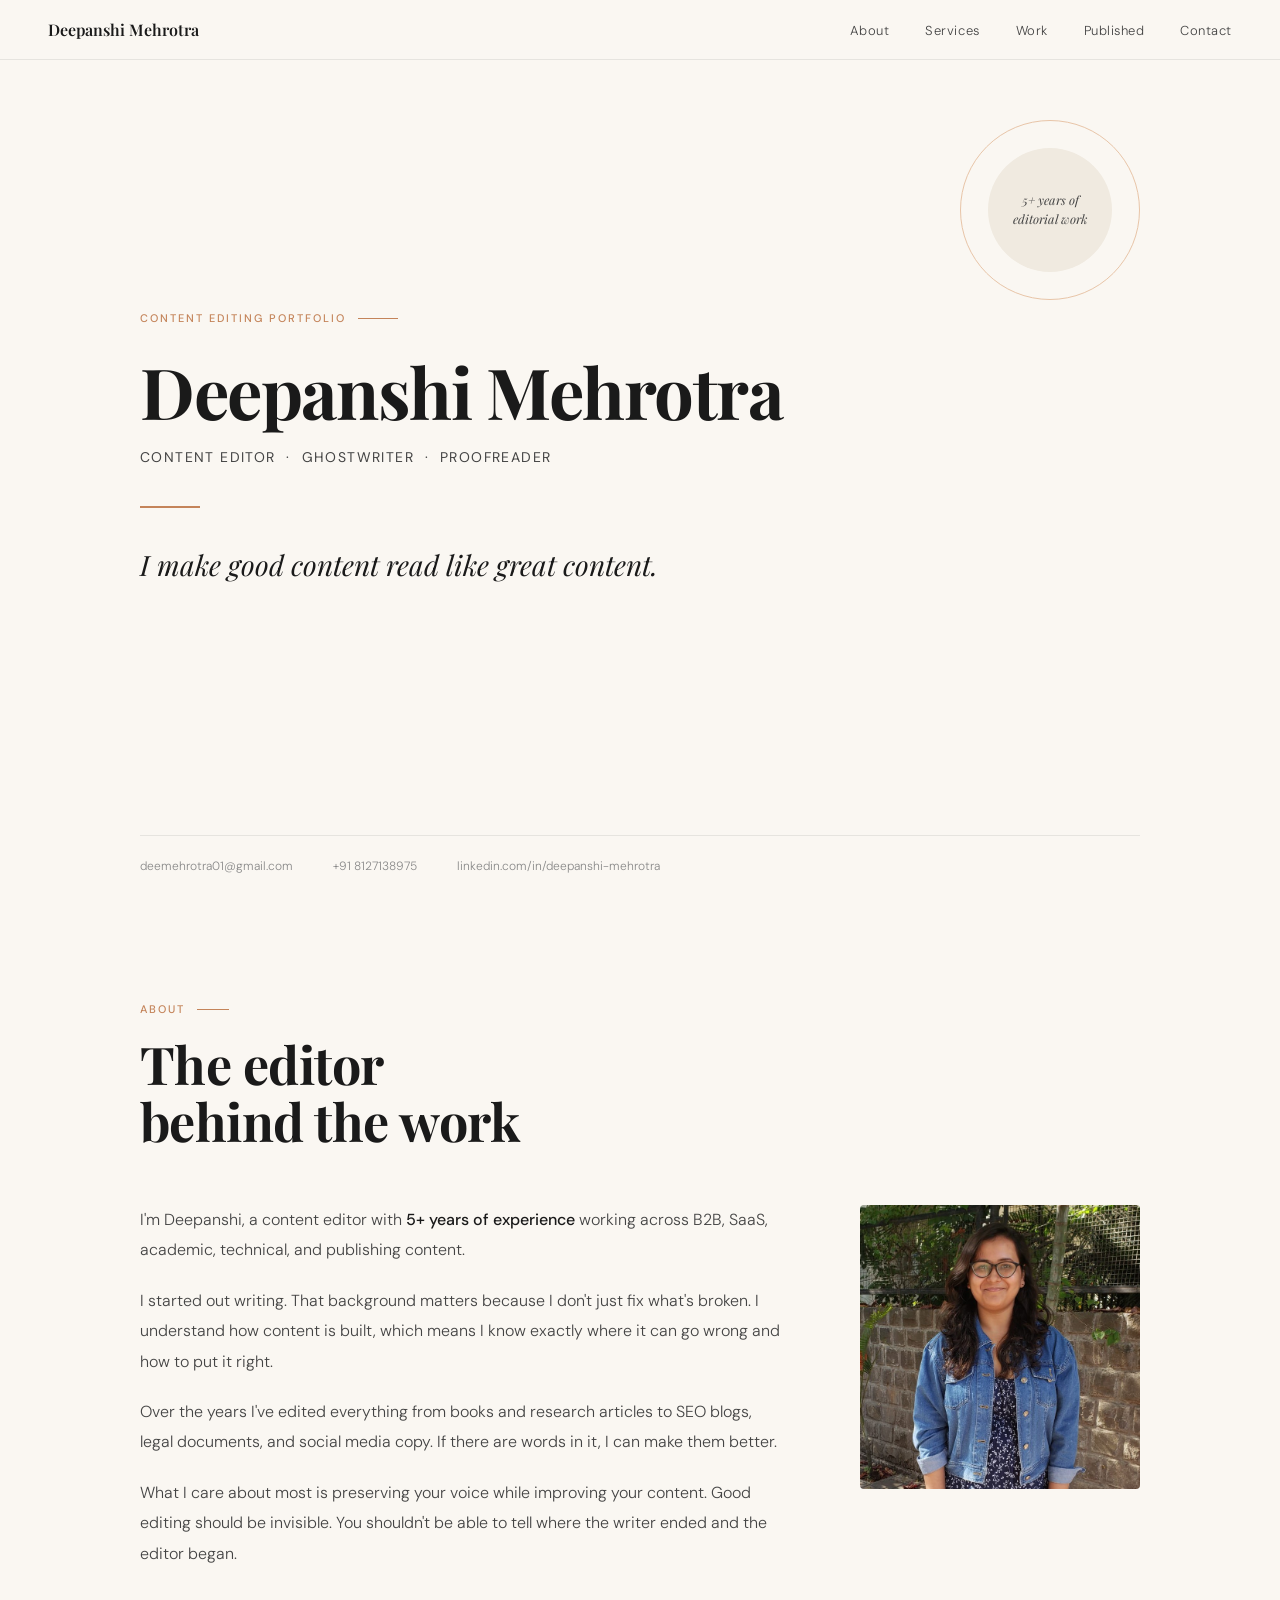
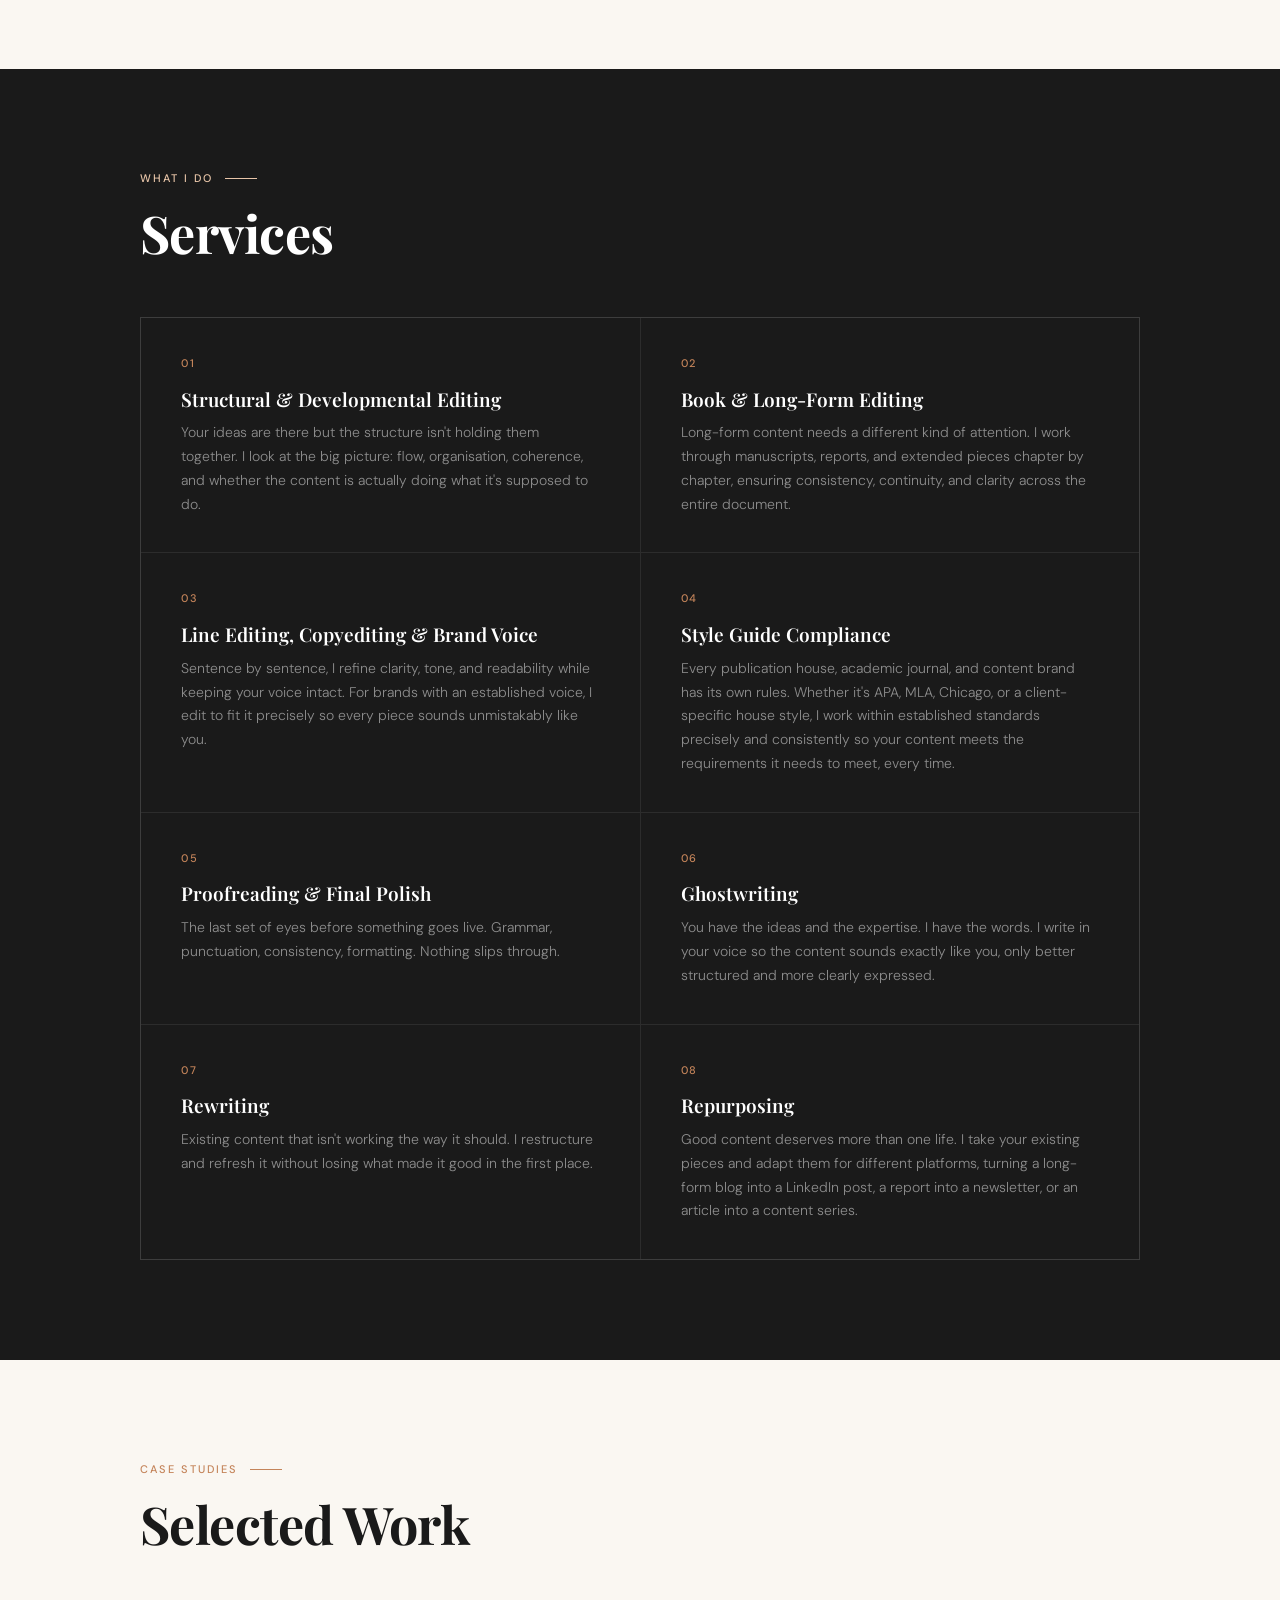
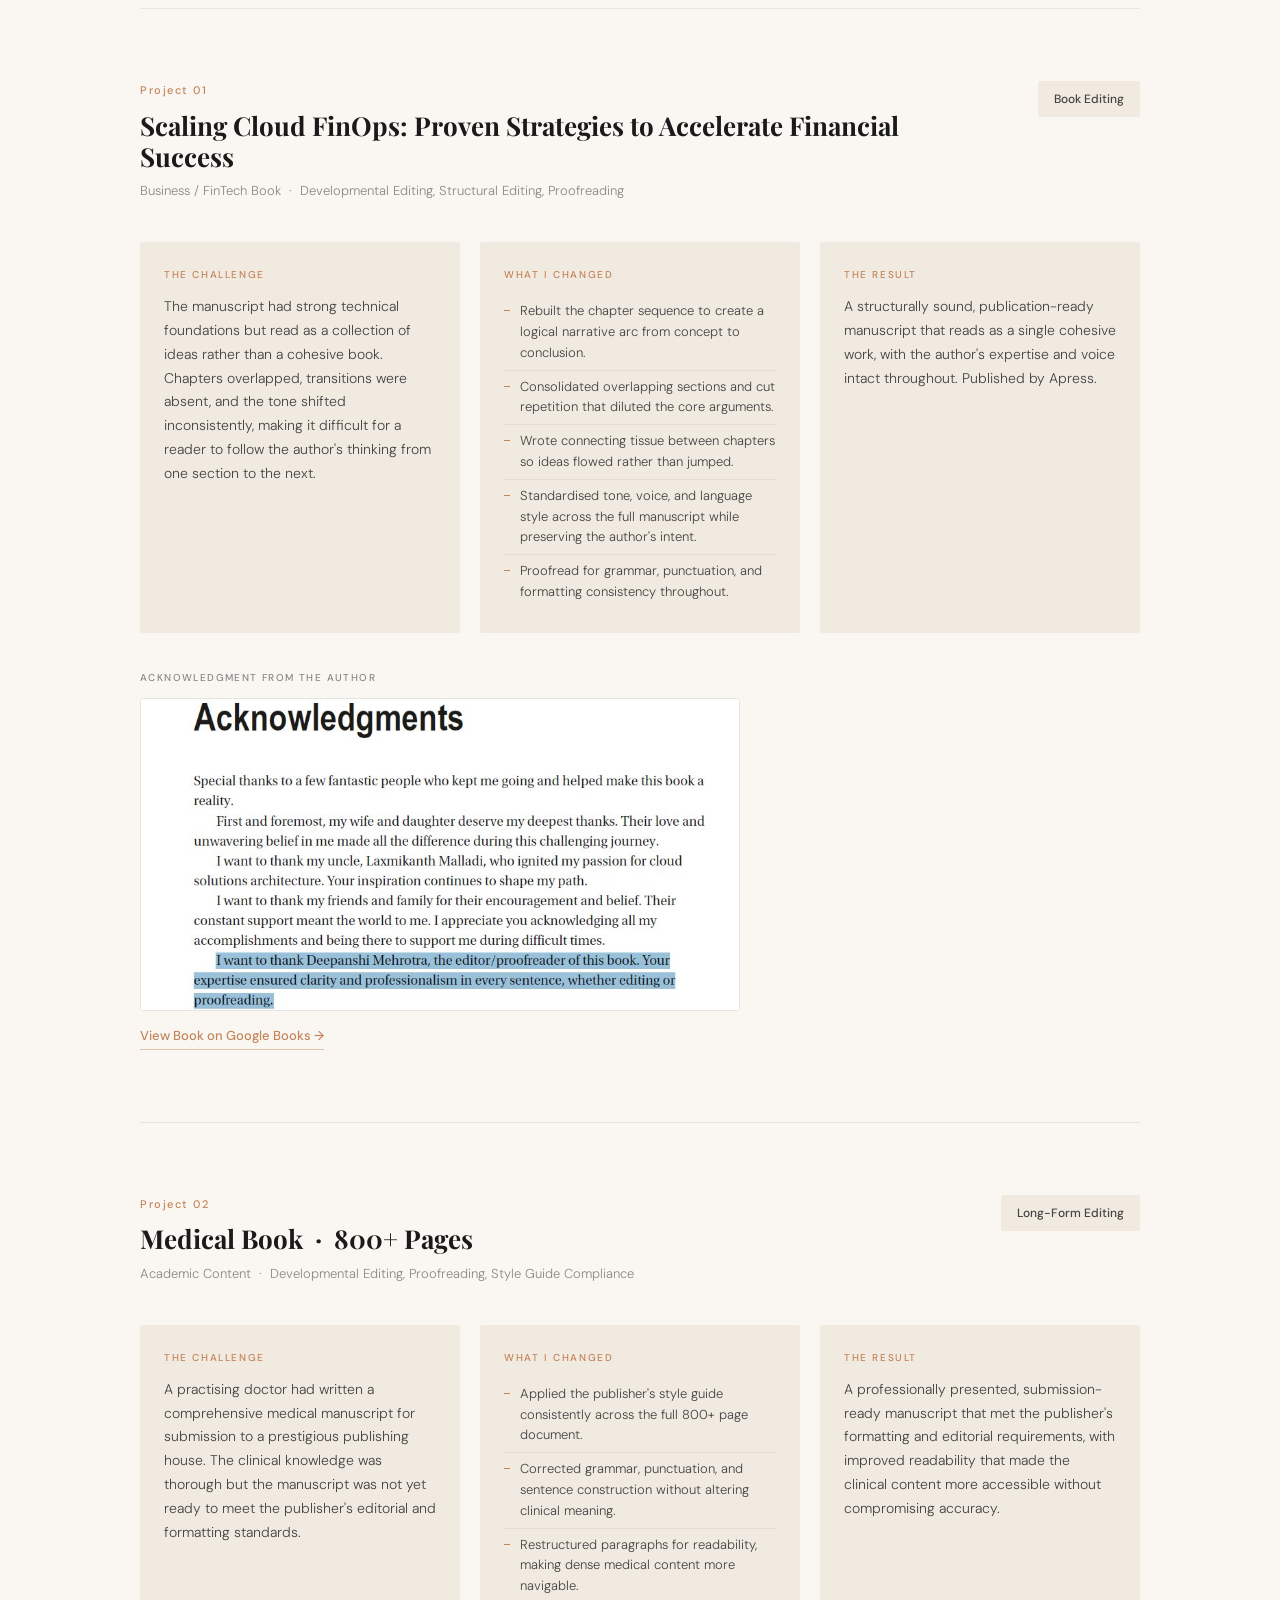
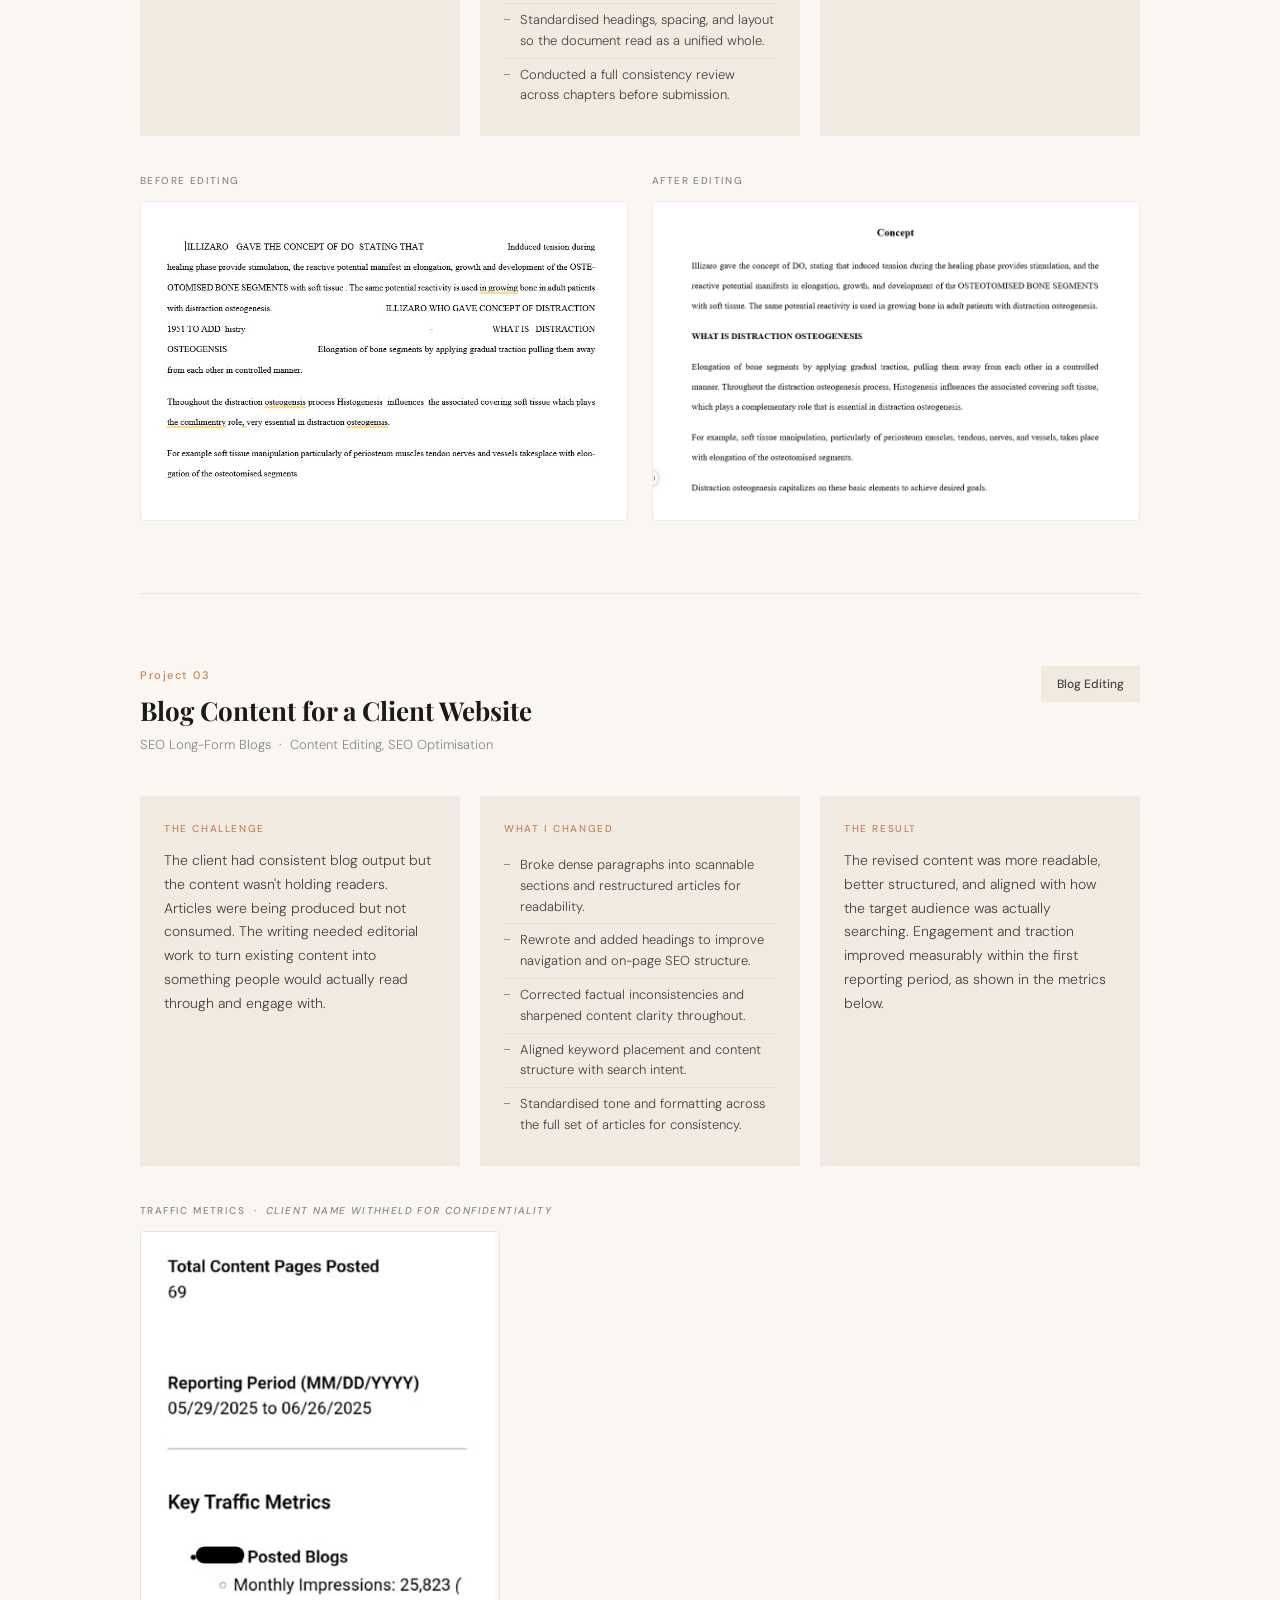
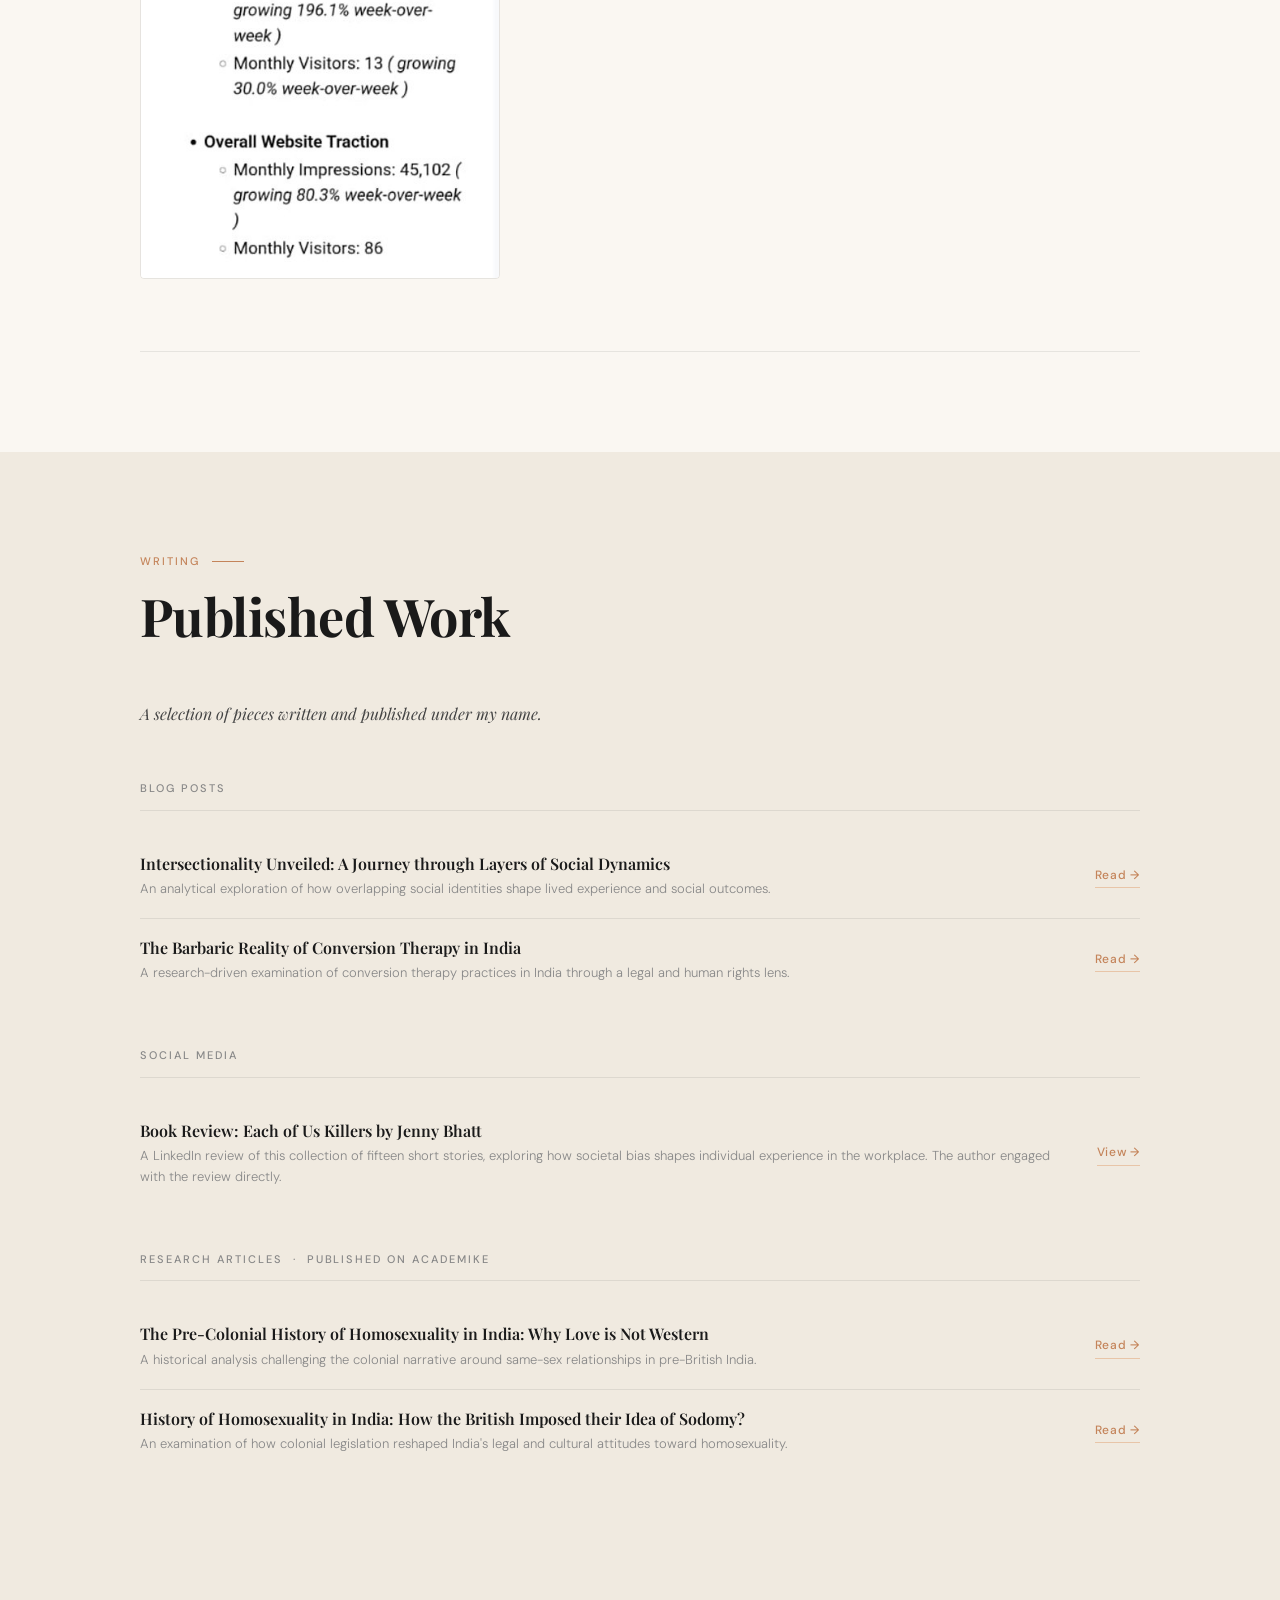
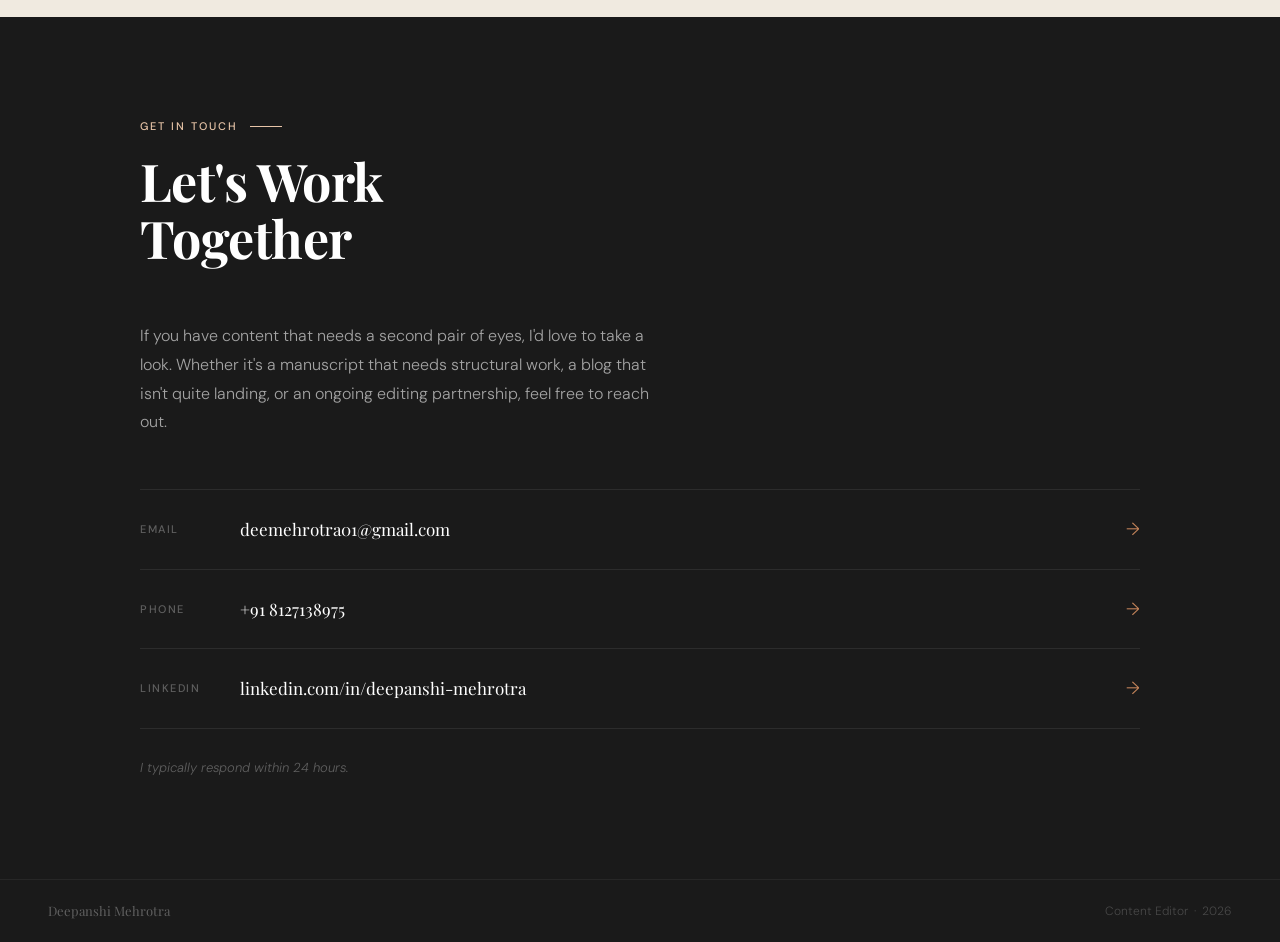
==== index.html @ 23920e8e "Add files via upload" ====
<!DOCTYPE html>
<html lang="en">
<head>
<meta charset="UTF-8">
<meta name="viewport" content="width=device-width, initial-scale=1.0">
<title>Deepanshi Mehrotra — Content Editing Portfolio</title>
<link href="https://fonts.googleapis.com/css2?family=Playfair+Display:ital,wght@0,400;0,600;0,700;1,400;1,600&family=DM+Sans:wght@300;400;500&display=swap" rel="stylesheet">
<style>
  *, *::before, *::after { box-sizing: border-box; margin: 0; padding: 0; }
  :root {
    --cream: #FAF7F2;
    --cream-dark: #F0EAE0;
    --terracotta: #C4845A;
    --terracotta-light: #E8C5A8;
    --ink: #1A1A1A;
    --ink-mid: #444;
    --ink-light: #888;
    --white: #FFFFFF;
    --serif: 'Playfair Display', Georgia, serif;
    --sans: 'DM Sans', system-ui, sans-serif;
    --border: rgba(0,0,0,0.08);
  }
  html { scroll-behavior: smooth; }
  body { background: var(--cream); color: var(--ink); font-family: var(--sans); font-weight: 300; line-height: 1.7; overflow-x: hidden; }

  /* NAV */
  nav { position: fixed; top: 0; left: 0; right: 0; z-index: 100; background: rgba(250,247,242,0.95); backdrop-filter: blur(8px); border-bottom: 1px solid var(--border); padding: 0 48px; height: 60px; display: flex; align-items: center; justify-content: space-between; }
  .nav-name { font-family: var(--serif); font-size: 16px; font-weight: 600; color: var(--ink); text-decoration: none; }
  .nav-links { display: flex; gap: 36px; list-style: none; }
  .nav-links a { font-size: 13px; color: var(--ink-mid); text-decoration: none; letter-spacing: 0.04em; transition: color 0.2s; }
  .nav-links a:hover { color: var(--terracotta); }

  /* HERO */
  .hero { min-height: 100vh; display: flex; flex-direction: column; justify-content: space-between; padding: 120px 48px 0; position: relative; overflow: hidden; }
  .hero-content { flex: 1; display: flex; align-items: center; max-width: 1000px; margin: 0 auto; width: 100%; position: relative; padding-bottom: 60px; }
  .hero-left { flex: 1; padding-right: 240px; }
  .hero-circle { position: absolute; right: 0; top: 0; width: 180px; height: 180px; border-radius: 50%; border: 1px solid var(--terracotta-light); display: flex; align-items: center; justify-content: center; }
  .hero-circle-inner { width: 124px; height: 124px; border-radius: 50%; background: var(--cream-dark); display: flex; align-items: center; justify-content: center; text-align: center; padding: 14px; }
  .hero-circle-text { font-family: var(--serif); font-style: italic; font-size: 12.5px; color: var(--ink-mid); line-height: 1.5; }
  .hero-tag { font-size: 11px; letter-spacing: 0.18em; text-transform: uppercase; color: var(--terracotta); font-weight: 500; margin-bottom: 28px; display: flex; align-items: center; gap: 12px; }
  .hero-tag::after { content: ''; width: 40px; height: 1px; background: var(--terracotta); }
  .hero-name { font-family: var(--serif); font-size: clamp(40px, 5.5vw, 72px); font-weight: 700; line-height: 1.0; color: var(--ink); margin-bottom: 20px; letter-spacing: -0.02em; white-space: nowrap; }
  .hero-roles { font-family: var(--sans); font-size: 14px; font-weight: 400; color: var(--ink-mid); margin-bottom: 36px; letter-spacing: 0.1em; text-transform: uppercase; }
  .hero-divider { width: 60px; height: 2px; background: var(--terracotta); margin-bottom: 36px; }
  .hero-tagline { font-family: var(--serif); font-style: italic; font-size: clamp(20px, 2.4vw, 28px); color: var(--ink); max-width: 520px; line-height: 1.5; font-weight: 400; }
  .hero-footer { border-top: 1px solid var(--border); padding: 20px 0 24px; display: flex; gap: 40px; max-width: 1000px; margin: 0 auto; width: 100%; }
  .hero-contact-item { font-size: 12px; color: var(--ink-light); }
  .hero-contact-item a { color: var(--ink-light); text-decoration: none; transition: color 0.2s; }
  .hero-contact-item a:hover { color: var(--terracotta); }

  /* SECTIONS */
  section:not(.hero) { padding: 100px 48px; }
  .section-inner { max-width: 1000px; margin: 0 auto; }
  .section-tag { font-size: 11px; letter-spacing: 0.18em; text-transform: uppercase; color: var(--terracotta); font-weight: 500; margin-bottom: 16px; display: flex; align-items: center; gap: 12px; }
  .section-tag::after { content: ''; width: 32px; height: 1px; background: var(--terracotta); }
  .section-title { font-family: var(--serif); font-size: clamp(32px, 5vw, 52px); font-weight: 700; line-height: 1.1; color: var(--ink); margin-bottom: 56px; letter-spacing: -0.01em; }

  /* ABOUT */
  .about-grid { display: grid; grid-template-columns: 1fr 280px; gap: 72px; align-items: start; }
  .about-text p { font-size: 16px; color: var(--ink-mid); line-height: 1.9; margin-bottom: 20px; }
  .about-text p:last-child { margin-bottom: 0; }
  .about-text strong { color: var(--ink); font-weight: 500; }
  .about-photo { width: 100%; border-radius: 4px; object-fit: cover; object-position: top center; }

  /* SERVICES */
  .services-section { background: var(--ink); }
  .services-section .section-tag { color: var(--terracotta-light); }
  .services-section .section-tag::after { background: var(--terracotta-light); }
  .services-section .section-title { color: var(--white); }
  .services-grid { display: grid; grid-template-columns: repeat(2, 1fr); gap: 1px; background: rgba(255,255,255,0.08); border: 1px solid rgba(255,255,255,0.08); }
  .service-item { padding: 36px 40px; background: var(--ink); transition: background 0.3s; }
  .service-item:hover { background: #252525; }
  .service-num { font-size: 11px; letter-spacing: 0.14em; color: var(--terracotta); font-weight: 500; margin-bottom: 14px; }
  .service-name { font-family: var(--serif); font-size: 19px; font-weight: 600; color: var(--white); margin-bottom: 10px; line-height: 1.3; }
  .service-desc { font-size: 14px; color: rgba(255,255,255,0.5); line-height: 1.7; }

  /* WORK */
  .project { border-top: 1px solid var(--border); padding: 72px 0; }
  .project:last-child { border-bottom: 1px solid var(--border); }
  .project-header { display: grid; grid-template-columns: 1fr auto; gap: 40px; align-items: start; margin-bottom: 40px; }
  .project-num { font-size: 11px; letter-spacing: 0.14em; color: var(--terracotta); font-weight: 500; margin-bottom: 10px; }
  .project-title { font-family: var(--serif); font-size: clamp(18px, 2.2vw, 26px); font-weight: 700; color: var(--ink); margin-bottom: 8px; line-height: 1.2; }
  .project-meta { font-size: 13px; color: var(--ink-light); }
  .project-tag { background: var(--cream-dark); padding: 8px 16px; font-size: 12px; font-weight: 500; color: var(--ink-mid); border-radius: 2px; white-space: nowrap; }
  .case-grid { display: grid; grid-template-columns: repeat(3, 1fr); gap: 20px; margin-bottom: 36px; }
  .case-block { padding: 24px; background: var(--cream-dark); border-radius: 2px; }
  .case-label { font-size: 10px; letter-spacing: 0.16em; text-transform: uppercase; color: var(--terracotta); font-weight: 500; margin-bottom: 12px; }
  .case-content { font-size: 14px; color: var(--ink-mid); line-height: 1.7; }
  .case-list { list-style: none; padding: 0; }
  .case-list li { font-size: 13px; color: var(--ink-mid); line-height: 1.6; padding: 6px 0 6px 16px; position: relative; border-bottom: 1px solid rgba(0,0,0,0.05); }
  .case-list li:last-child { border-bottom: none; }
  .case-list li::before { content: ''; position: absolute; left: 0; top: 15px; width: 6px; height: 1px; background: var(--terracotta); }
  .evidence-row { display: grid; gap: 24px; }
  .evidence-row.two-col { grid-template-columns: 1fr 1fr; }
  .evidence-row.one-col { grid-template-columns: 1fr; }
  .evidence-label { font-size: 10px; letter-spacing: 0.14em; text-transform: uppercase; color: var(--ink-light); font-weight: 500; margin-bottom: 12px; }
  .evidence-img { width: 100%; border-radius: 4px; border: 1px solid var(--border); display: block; }
  .evidence-img.fixed-height { height: 320px; object-fit: contain; background: white; }
  .project-link { display: inline-flex; align-items: center; gap: 8px; margin-top: 14px; font-size: 13px; color: var(--terracotta); text-decoration: none; font-weight: 500; border-bottom: 1px solid var(--terracotta-light); padding-bottom: 2px; transition: border-color 0.2s; }
  .project-link:hover { border-color: var(--terracotta); }

  /* PUBLISHED */
  .published-section { background: var(--cream-dark); }
  .pub-intro { font-size: 16px; color: var(--ink-mid); margin-bottom: 52px; font-style: italic; font-family: var(--serif); }
  .pub-category { margin-bottom: 44px; }
  .pub-cat-title { font-size: 11px; letter-spacing: 0.18em; text-transform: uppercase; color: var(--ink-light); font-weight: 500; border-bottom: 1px solid var(--border); padding-bottom: 12px; margin-bottom: 24px; }
  .pub-item { padding: 18px 0; border-bottom: 1px solid var(--border); display: grid; grid-template-columns: 1fr auto; gap: 24px; align-items: center; }
  .pub-item:last-child { border-bottom: none; }
  .pub-title { font-family: var(--serif); font-size: 16px; font-weight: 600; color: var(--ink); margin-bottom: 4px; line-height: 1.4; }
  .pub-desc { font-size: 13px; color: var(--ink-light); line-height: 1.6; }
  .pub-link { font-size: 12px; color: var(--terracotta); text-decoration: none; font-weight: 500; letter-spacing: 0.06em; white-space: nowrap; border-bottom: 1px solid var(--terracotta-light); padding-bottom: 2px; transition: border-color 0.2s; }
  .pub-link:hover { border-color: var(--terracotta); }

  /* CONTACT */
  .contact-section { background: var(--ink); }
  .contact-section .section-tag { color: var(--terracotta-light); }
  .contact-section .section-tag::after { background: var(--terracotta-light); }
  .contact-section .section-title { color: var(--white); }
  .contact-intro { font-size: 16px; color: rgba(255,255,255,0.6); max-width: 520px; line-height: 1.8; margin-bottom: 52px; }
  .contact-items { border-top: 1px solid rgba(255,255,255,0.08); }
  .contact-item { display: flex; align-items: center; justify-content: space-between; padding: 24px 0; border-bottom: 1px solid rgba(255,255,255,0.08); text-decoration: none; transition: padding-left 0.3s; }
  .contact-item:hover { padding-left: 12px; }
  .contact-item-label { font-size: 11px; letter-spacing: 0.14em; text-transform: uppercase; color: rgba(255,255,255,0.3); font-weight: 500; width: 100px; }
  .contact-item-value { font-family: var(--serif); font-size: 17px; color: var(--white); flex: 1; }
  .contact-arrow { color: var(--terracotta); font-size: 18px; }
  .response-note { font-size: 13px; color: rgba(255,255,255,0.3); margin-top: 28px; font-style: italic; }

  /* FOOTER */
  footer { background: var(--ink); border-top: 1px solid rgba(255,255,255,0.06); padding: 20px 48px; display: flex; justify-content: space-between; align-items: center; }
  .footer-name { font-family: var(--serif); font-size: 13px; color: rgba(255,255,255,0.3); }
  .footer-note { font-size: 12px; color: rgba(255,255,255,0.2); }

  /* ANIMATIONS */
  .fade-in { opacity: 0; transform: translateY(20px); transition: opacity 0.7s ease, transform 0.7s ease; }
  .fade-in.visible { opacity: 1; transform: translateY(0); }

  @media (max-width: 768px) {
    nav { padding: 0 24px; }
    .nav-links { display: none; }
    .hero { padding: 100px 24px 0; }
    .hero-left { padding-right: 0; }
    .hero-circle { display: none; }
    .hero-name { white-space: normal; font-size: 42px; }
    section:not(.hero) { padding: 72px 24px; }
    .about-grid, .case-grid, .evidence-row.two-col { grid-template-columns: 1fr; }
    .project-header { grid-template-columns: 1fr; }
    .pub-item { grid-template-columns: 1fr; }
    footer { flex-direction: column; gap: 8px; text-align: center; }
    .hero-footer { flex-direction: column; gap: 12px; }
  }
</style>
</head>
<body>

<nav>
  <a href="#hero" class="nav-name">Deepanshi Mehrotra</a>
  <ul class="nav-links">
    <li><a href="#about">About</a></li>
    <li><a href="#services">Services</a></li>
    <li><a href="#work">Work</a></li>
    <li><a href="#published">Published</a></li>
    <li><a href="#contact">Contact</a></li>
  </ul>
</nav>

<!-- HERO -->
<section class="hero" id="hero">
  <div class="hero-content">
    <div class="hero-left">
      <div class="hero-tag fade-in">Content Editing Portfolio</div>
      <h1 class="hero-name fade-in">Deepanshi Mehrotra</h1>
      <p class="hero-roles fade-in">Content Editor &nbsp;&middot;&nbsp; Ghostwriter &nbsp;&middot;&nbsp; Proofreader</p>
      <div class="hero-divider fade-in"></div>
      <p class="hero-tagline fade-in">I make good content read like great content.</p>
    </div>
    <div class="hero-circle fade-in">
      <div class="hero-circle-inner">
        <span class="hero-circle-text">5+ years of editorial work</span>
      </div>
    </div>
  </div>
  <div class="hero-footer fade-in">
    <div class="hero-contact-item"><a href="mailto:deemehrotra01@gmail.com">deemehrotra01@gmail.com</a></div>
    <div class="hero-contact-item"><a href="tel:+918127138975">+91 8127138975</a></div>
    <div class="hero-contact-item"><a href="https://linkedin.com/in/deepanshi-mehrotra" target="_blank">linkedin.com/in/deepanshi-mehrotra</a></div>
  </div>
</section>

<!-- ABOUT -->
<section id="about">
  <div class="section-inner">
    <div class="section-tag fade-in">About</div>
    <h2 class="section-title fade-in">The editor<br>behind the work</h2>
    <div class="about-grid">
      <div class="about-text fade-in">
        <p>I'm Deepanshi, a content editor with <strong>5+ years of experience</strong> working across B2B, SaaS, academic, technical, and publishing content.</p>
        <p>I started out writing. That background matters because I don't just fix what's broken. I understand how content is built, which means I know exactly where it can go wrong and how to put it right.</p>
        <p>Over the years I've edited everything from books and research articles to SEO blogs, legal documents, and social media copy. If there are words in it, I can make them better.</p>
        <p>What I care about most is preserving your voice while improving your content. Good editing should be invisible. You shouldn't be able to tell where the writer ended and the editor began.</p>
      </div>
      <img src="[data-uri]" alt="Deepanshi Mehrotra" class="about-photo fade-in">
    </div>
  </div>
</section>

<!-- SERVICES -->
<section id="services" class="services-section">
  <div class="section-inner">
    <div class="section-tag fade-in">What I Do</div>
    <h2 class="section-title fade-in">Services</h2>
    <div class="services-grid fade-in">
      <div class="service-item">
        <div class="service-num">01</div>
        <div class="service-name">Structural &amp; Developmental Editing</div>
        <div class="service-desc">Your ideas are there but the structure isn't holding them together. I look at the big picture: flow, organisation, coherence, and whether the content is actually doing what it's supposed to do.</div>
      </div>
      <div class="service-item">
        <div class="service-num">02</div>
        <div class="service-name">Book &amp; Long-Form Editing</div>
        <div class="service-desc">Long-form content needs a different kind of attention. I work through manuscripts, reports, and extended pieces chapter by chapter, ensuring consistency, continuity, and clarity across the entire document.</div>
      </div>
      <div class="service-item">
        <div class="service-num">03</div>
        <div class="service-name">Line Editing, Copyediting &amp; Brand Voice</div>
        <div class="service-desc">Sentence by sentence, I refine clarity, tone, and readability while keeping your voice intact. For brands with an established voice, I edit to fit it precisely so every piece sounds unmistakably like you.</div>
      </div>
      <div class="service-item">
        <div class="service-num">04</div>
        <div class="service-name">Style Guide Compliance</div>
        <div class="service-desc">Every publication house, academic journal, and content brand has its own rules. Whether it's APA, MLA, Chicago, or a client-specific house style, I work within established standards precisely and consistently so your content meets the requirements it needs to meet, every time.</div>
      </div>
      <div class="service-item">
        <div class="service-num">05</div>
        <div class="service-name">Proofreading &amp; Final Polish</div>
        <div class="service-desc">The last set of eyes before something goes live. Grammar, punctuation, consistency, formatting. Nothing slips through.</div>
      </div>
      <div class="service-item">
        <div class="service-num">06</div>
        <div class="service-name">Ghostwriting</div>
        <div class="service-desc">You have the ideas and the expertise. I have the words. I write in your voice so the content sounds exactly like you, only better structured and more clearly expressed.</div>
      </div>
      <div class="service-item">
        <div class="service-num">07</div>
        <div class="service-name">Rewriting</div>
        <div class="service-desc">Existing content that isn't working the way it should. I restructure and refresh it without losing what made it good in the first place.</div>
      </div>
      <div class="service-item">
        <div class="service-num">08</div>
        <div class="service-name">Repurposing</div>
        <div class="service-desc">Good content deserves more than one life. I take your existing pieces and adapt them for different platforms, turning a long-form blog into a LinkedIn post, a report into a newsletter, or an article into a content series.</div>
      </div>
    </div>
  </div>
</section>

<!-- WORK -->
<section id="work">
  <div class="section-inner">
    <div class="section-tag fade-in">Case Studies</div>
    <h2 class="section-title fade-in">Selected Work</h2>

    <div class="project fade-in">
      <div class="project-header">
        <div>
          <div class="project-num">Project 01</div>
          <div class="project-title">Scaling Cloud FinOps: Proven Strategies to Accelerate Financial Success</div>
          <div class="project-meta">Business / FinTech Book &nbsp;&middot;&nbsp; Developmental Editing, Structural Editing, Proofreading</div>
        </div>
        <div class="project-tag">Book Editing</div>
      </div>
      <div class="case-grid">
        <div class="case-block">
          <div class="case-label">The Challenge</div>
          <div class="case-content">The manuscript had strong technical foundations but read as a collection of ideas rather than a cohesive book. Chapters overlapped, transitions were absent, and the tone shifted inconsistently, making it difficult for a reader to follow the author's thinking from one section to the next.</div>
        </div>
        <div class="case-block">
          <div class="case-label">What I Changed</div>
          <ul class="case-list">
            <li>Rebuilt the chapter sequence to create a logical narrative arc from concept to conclusion.</li>
            <li>Consolidated overlapping sections and cut repetition that diluted the core arguments.</li>
            <li>Wrote connecting tissue between chapters so ideas flowed rather than jumped.</li>
            <li>Standardised tone, voice, and language style across the full manuscript while preserving the author's intent.</li>
            <li>Proofread for grammar, punctuation, and formatting consistency throughout.</li>
          </ul>
        </div>
        <div class="case-block">
          <div class="case-label">The Result</div>
          <div class="case-content">A structurally sound, publication-ready manuscript that reads as a single cohesive work, with the author's expertise and voice intact throughout. Published by Apress.</div>
        </div>
      </div>
      <div class="evidence-row one-col">
        <div>
          <div class="evidence-label">Acknowledgment from the Author</div>
          <img src="[data-uri]" alt="Book acknowledgment" class="evidence-img" style="max-width:600px;">
          <a href="https://www.google.co.in/books/edition/Scaling_Cloud_FinOps/MrKc0QEACAAJ?hl=en" target="_blank" class="project-link">View Book on Google Books &rarr;</a>
        </div>
      </div>
    </div>

    <div class="project fade-in">
      <div class="project-header">
        <div>
          <div class="project-num">Project 02</div>
          <div class="project-title">Medical Book &nbsp;&middot;&nbsp; 800+ Pages</div>
          <div class="project-meta">Academic Content &nbsp;&middot;&nbsp; Developmental Editing, Proofreading, Style Guide Compliance</div>
        </div>
        <div class="project-tag">Long-Form Editing</div>
      </div>
      <div class="case-grid">
        <div class="case-block">
          <div class="case-label">The Challenge</div>
          <div class="case-content">A practising doctor had written a comprehensive medical manuscript for submission to a prestigious publishing house. The clinical knowledge was thorough but the manuscript was not yet ready to meet the publisher's editorial and formatting standards.</div>
        </div>
        <div class="case-block">
          <div class="case-label">What I Changed</div>
          <ul class="case-list">
            <li>Applied the publisher's style guide consistently across the full 800+ page document.</li>
            <li>Corrected grammar, punctuation, and sentence construction without altering clinical meaning.</li>
            <li>Restructured paragraphs for readability, making dense medical content more navigable.</li>
            <li>Standardised headings, spacing, and layout so the document read as a unified whole.</li>
            <li>Conducted a full consistency review across chapters before submission.</li>
          </ul>
        </div>
        <div class="case-block">
          <div class="case-label">The Result</div>
          <div class="case-content">A professionally presented, submission-ready manuscript that met the publisher's formatting and editorial requirements, with improved readability that made the clinical content more accessible without compromising accuracy.</div>
        </div>
      </div>
      <div class="evidence-row two-col">
        <div>
          <div class="evidence-label">Before Editing</div>
          <img src="[data-uri]" alt="Before editing" class="evidence-img fixed-height">
        </div>
        <div>
          <div class="evidence-label">After Editing</div>
          <img src="[data-uri]" alt="After editing" class="evidence-img fixed-height">
        </div>
      </div>
    </div>

    <div class="project fade-in">
      <div class="project-header">
        <div>
          <div class="project-num">Project 03</div>
          <div class="project-title">Blog Content for a Client Website</div>
          <div class="project-meta">SEO Long-Form Blogs &nbsp;&middot;&nbsp; Content Editing, SEO Optimisation</div>
        </div>
        <div class="project-tag">Blog Editing</div>
      </div>
      <div class="case-grid">
        <div class="case-block">
          <div class="case-label">The Challenge</div>
          <div class="case-content">The client had consistent blog output but the content wasn't holding readers. Articles were being produced but not consumed. The writing needed editorial work to turn existing content into something people would actually read through and engage with.</div>
        </div>
        <div class="case-block">
          <div class="case-label">What I Changed</div>
          <ul class="case-list">
            <li>Broke dense paragraphs into scannable sections and restructured articles for readability.</li>
            <li>Rewrote and added headings to improve navigation and on-page SEO structure.</li>
            <li>Corrected factual inconsistencies and sharpened content clarity throughout.</li>
            <li>Aligned keyword placement and content structure with search intent.</li>
            <li>Standardised tone and formatting across the full set of articles for consistency.</li>
          </ul>
        </div>
        <div class="case-block">
          <div class="case-label">The Result</div>
          <div class="case-content">The revised content was more readable, better structured, and aligned with how the target audience was actually searching. Engagement and traction improved measurably within the first reporting period, as shown in the metrics below.</div>
        </div>
      </div>
      <div class="evidence-row one-col">
        <div>
          <div class="evidence-label">Traffic Metrics &nbsp;&middot;&nbsp; <em>Client name withheld for confidentiality</em></div>
          <img src="[data-uri]" alt="Traffic metrics" class="evidence-img" style="max-width:360px;">
        </div>
      </div>
    </div>

  </div>
</section>

<!-- PUBLISHED -->
<section id="published" class="published-section">
  <div class="section-inner">
    <div class="section-tag fade-in">Writing</div>
    <h2 class="section-title fade-in">Published Work</h2>
    <p class="pub-intro fade-in">A selection of pieces written and published under my name.</p>
    <div class="pub-category fade-in">
      <div class="pub-cat-title">Blog Posts</div>
      <div class="pub-item">
        <div>
          <div class="pub-title">Intersectionality Unveiled: A Journey through Layers of Social Dynamics</div>
          <div class="pub-desc">An analytical exploration of how overlapping social identities shape lived experience and social outcomes.</div>
        </div>
        <a href="https://www.leed-initiative.org/blog/intersectionality-unveiled-journey-through-layers-social-dynamics" target="_blank" class="pub-link">Read &rarr;</a>
      </div>
      <div class="pub-item">
        <div>
          <div class="pub-title">The Barbaric Reality of Conversion Therapy in India</div>
          <div class="pub-desc">A research-driven examination of conversion therapy practices in India through a legal and human rights lens.</div>
        </div>
        <a href="https://www.lawctopus.com/academike/conversion-therapy-india/" target="_blank" class="pub-link">Read &rarr;</a>
      </div>
    </div>
    <div class="pub-category fade-in">
      <div class="pub-cat-title">Social Media</div>
      <div class="pub-item">
        <div>
          <div class="pub-title">Book Review: Each of Us Killers by Jenny Bhatt</div>
          <div class="pub-desc">A LinkedIn review of this collection of fifteen short stories, exploring how societal bias shapes individual experience in the workplace. The author engaged with the review directly.</div>
        </div>
        <a href="https://www.linkedin.com/posts/deepanshi-mehrotra-content-writer_stories-woven-at-the-intersection-of-labor-activity-7018222391021449216-WyY0/" target="_blank" class="pub-link">View &rarr;</a>
      </div>
    </div>
    <div class="pub-category fade-in">
      <div class="pub-cat-title">Research Articles &nbsp;&middot;&nbsp; Published on Academike</div>
      <div class="pub-item">
        <div>
          <div class="pub-title">The Pre-Colonial History of Homosexuality in India: Why Love is Not Western</div>
          <div class="pub-desc">A historical analysis challenging the colonial narrative around same-sex relationships in pre-British India.</div>
        </div>
        <a href="https://www.lawctopus.com/academike/history-of-homosexuality-in-india/" target="_blank" class="pub-link">Read &rarr;</a>
      </div>
      <div class="pub-item">
        <div>
          <div class="pub-title">History of Homosexuality in India: How the British Imposed their Idea of Sodomy?</div>
          <div class="pub-desc">An examination of how colonial legislation reshaped India's legal and cultural attitudes toward homosexuality.</div>
        </div>
        <a href="https://www.lawctopus.com/academike/colonial-history-of-homosexuality/" target="_blank" class="pub-link">Read &rarr;</a>
      </div>
    </div>
  </div>
</section>

<!-- CONTACT -->
<section id="contact" class="contact-section">
  <div class="section-inner">
    <div class="section-tag fade-in">Get in Touch</div>
    <h2 class="section-title fade-in">Let's Work<br>Together</h2>
    <p class="contact-intro fade-in">If you have content that needs a second pair of eyes, I'd love to take a look. Whether it's a manuscript that needs structural work, a blog that isn't quite landing, or an ongoing editing partnership, feel free to reach out.</p>
    <div class="contact-items fade-in">
      <a href="mailto:deemehrotra01@gmail.com" class="contact-item">
        <span class="contact-item-label">Email</span>
        <span class="contact-item-value">deemehrotra01@gmail.com</span>
        <span class="contact-arrow">&rarr;</span>
      </a>
      <a href="tel:+918127138975" class="contact-item">
        <span class="contact-item-label">Phone</span>
        <span class="contact-item-value">+91 8127138975</span>
        <span class="contact-arrow">&rarr;</span>
      </a>
      <a href="https://linkedin.com/in/deepanshi-mehrotra" target="_blank" class="contact-item">
        <span class="contact-item-label">LinkedIn</span>
        <span class="contact-item-value">linkedin.com/in/deepanshi-mehrotra</span>
        <span class="contact-arrow">&rarr;</span>
      </a>
    </div>
    <p class="response-note fade-in">I typically respond within 24 hours.</p>
  </div>
</section>

<footer>
  <span class="footer-name">Deepanshi Mehrotra</span>
  <span class="footer-note">Content Editor &nbsp;&middot;&nbsp; 2026</span>
</footer>

<script>
  const observer = new IntersectionObserver((entries) => {
    entries.forEach(entry => { if (entry.isIntersecting) entry.target.classList.add('visible'); });
  }, { threshold: 0.1 });
  document.querySelectorAll('.fade-in').forEach(el => observer.observe(el));
</script>
</body>
</html>
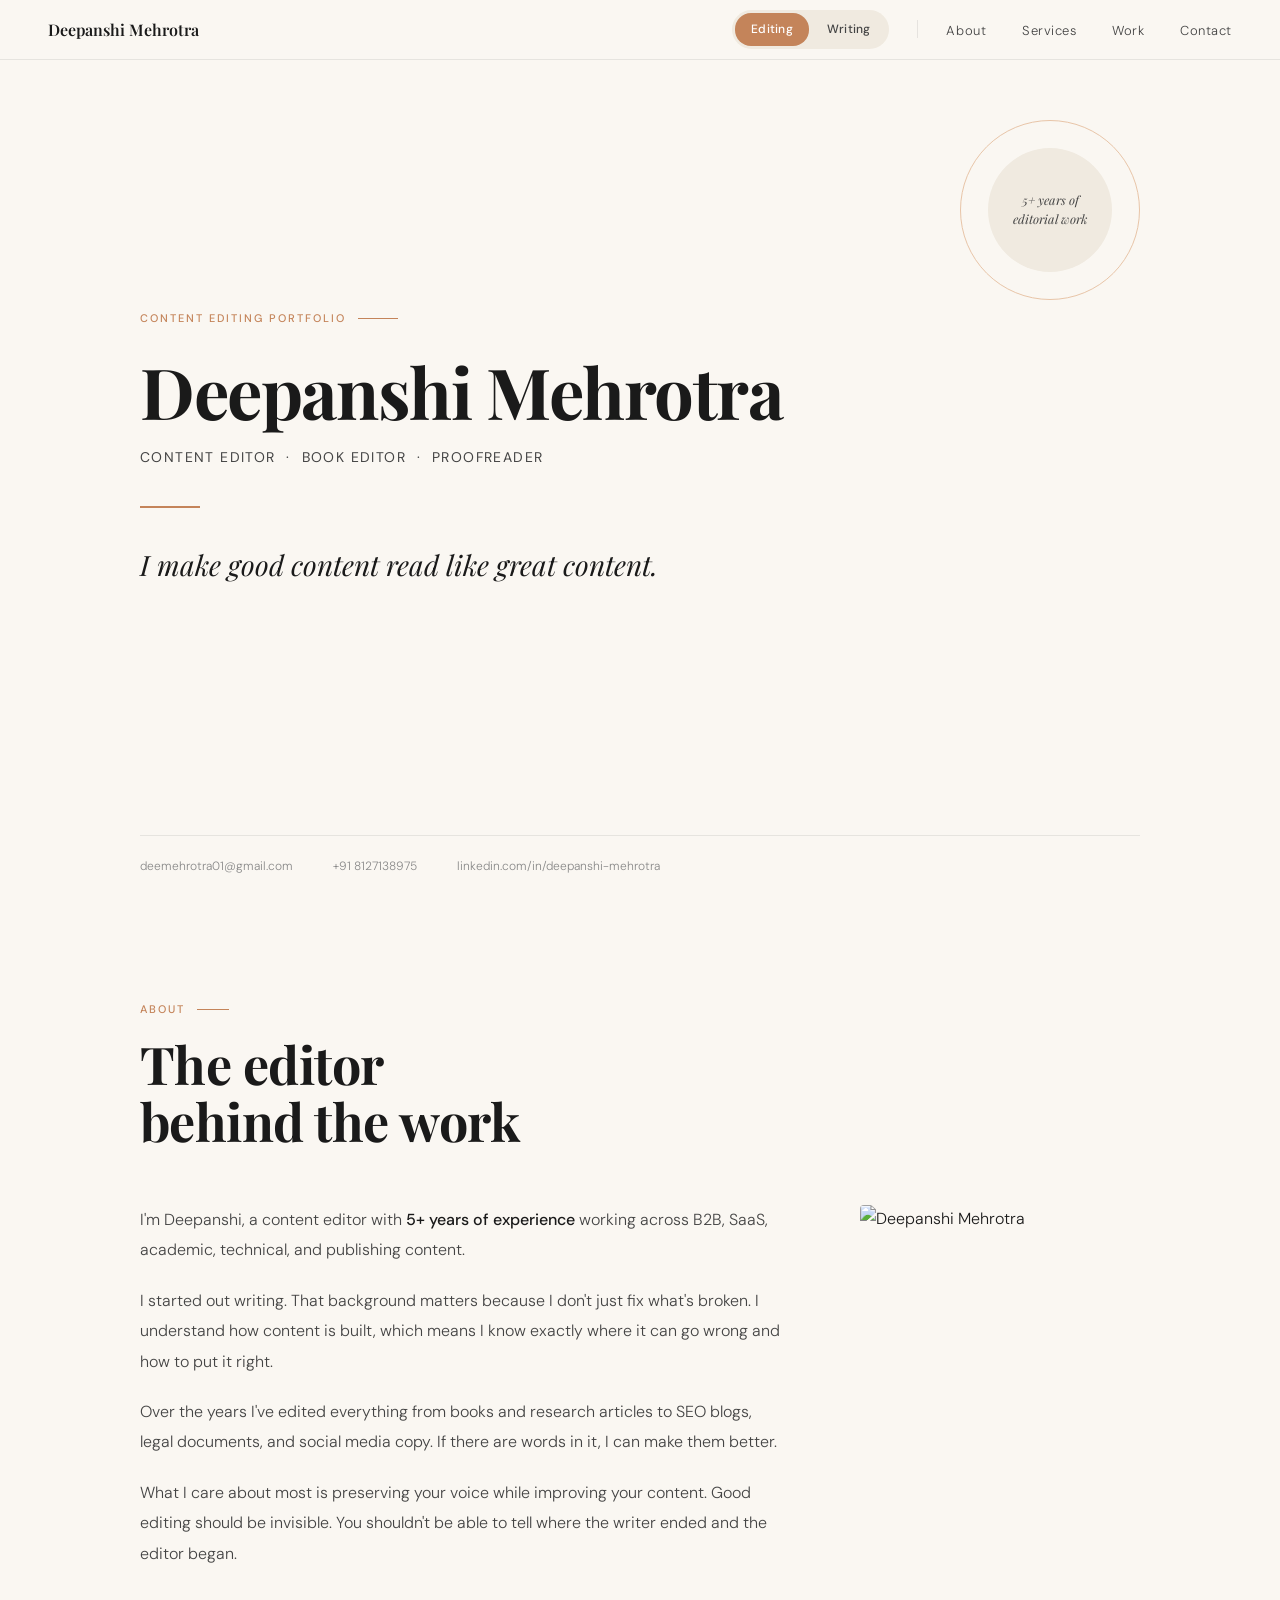
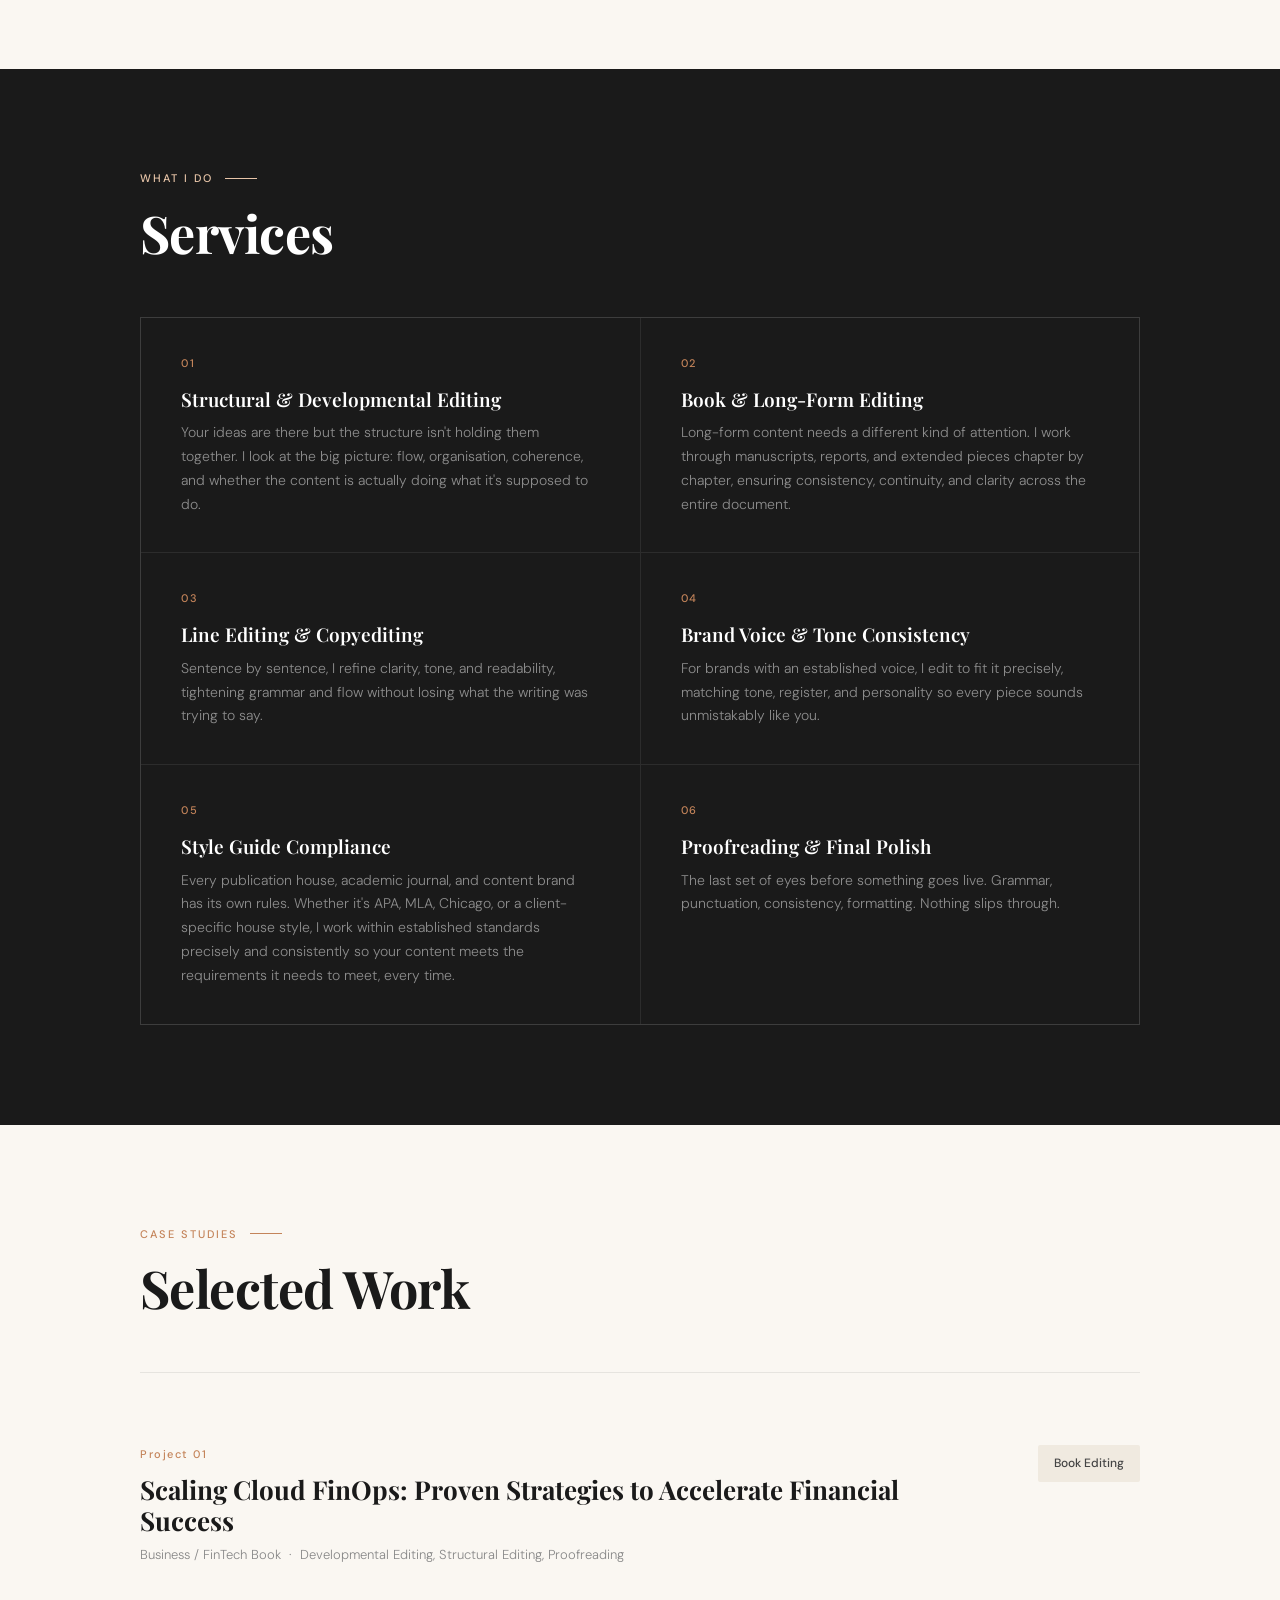
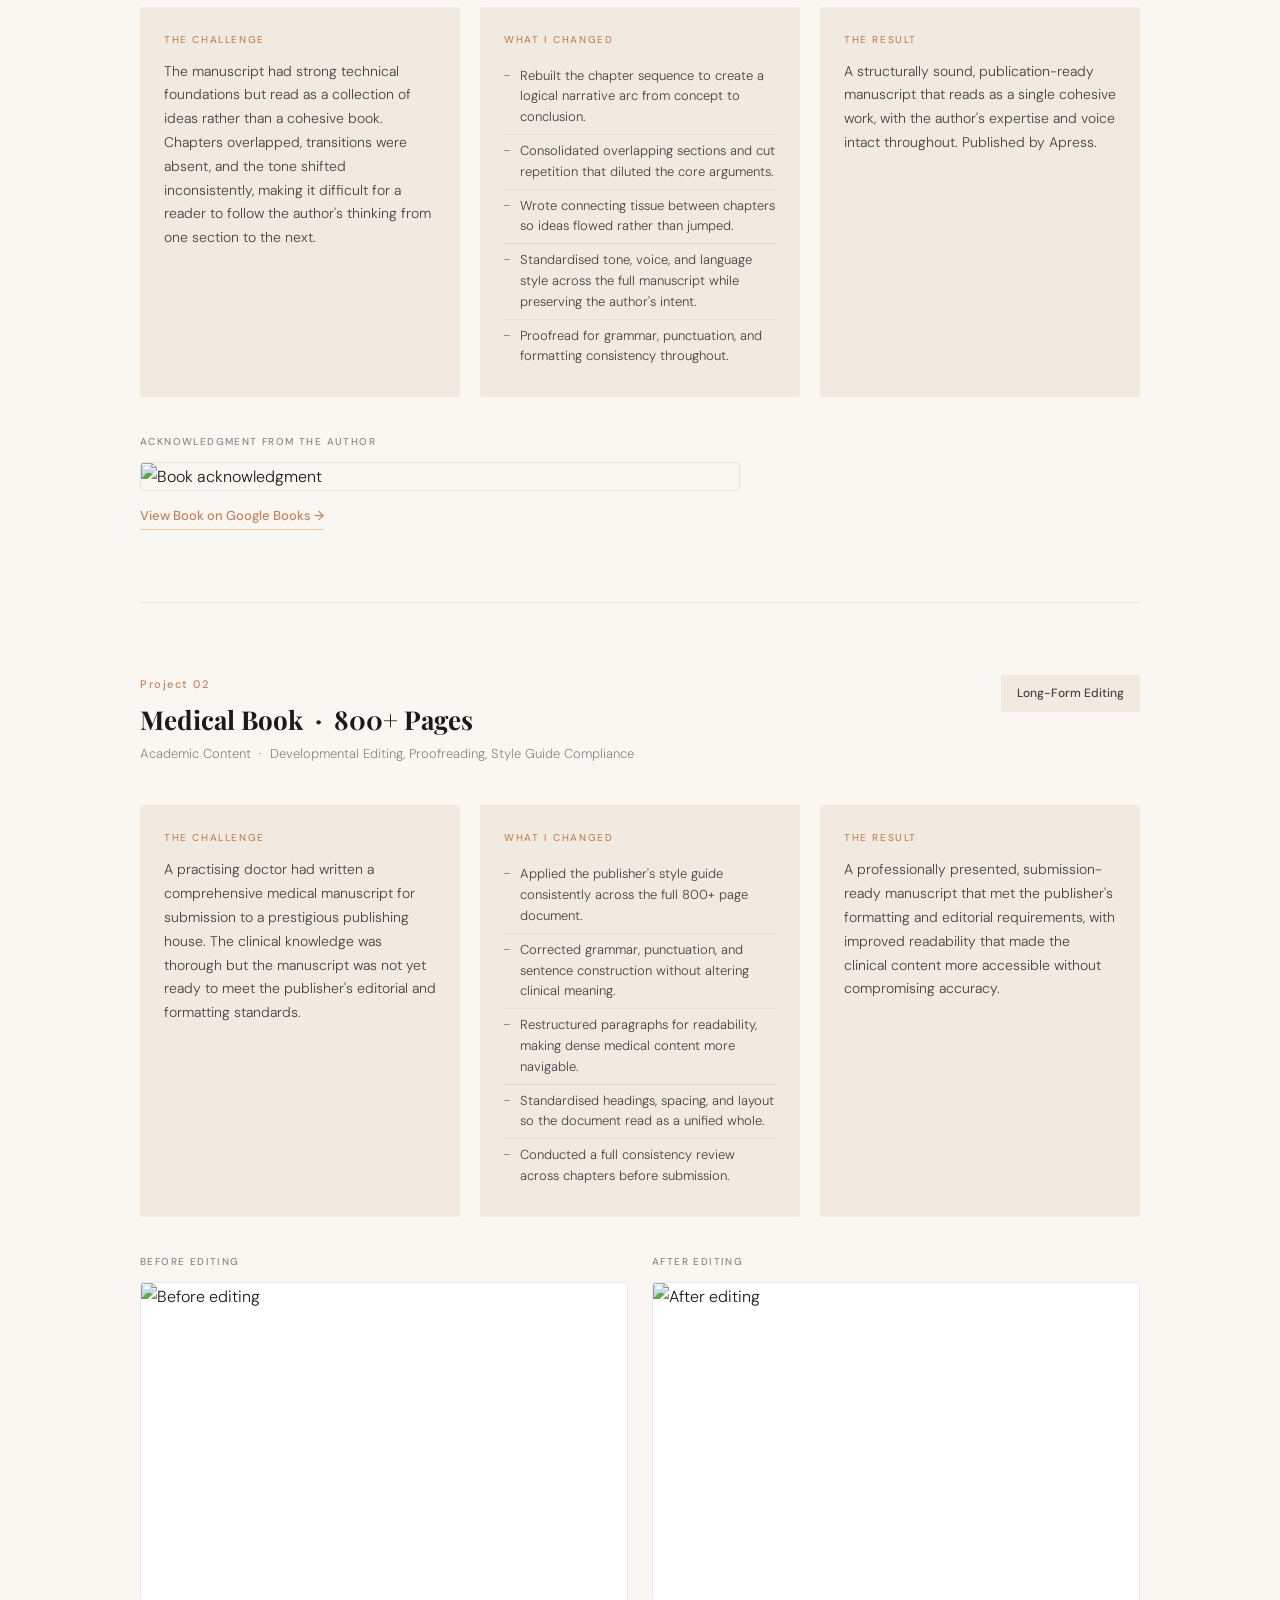
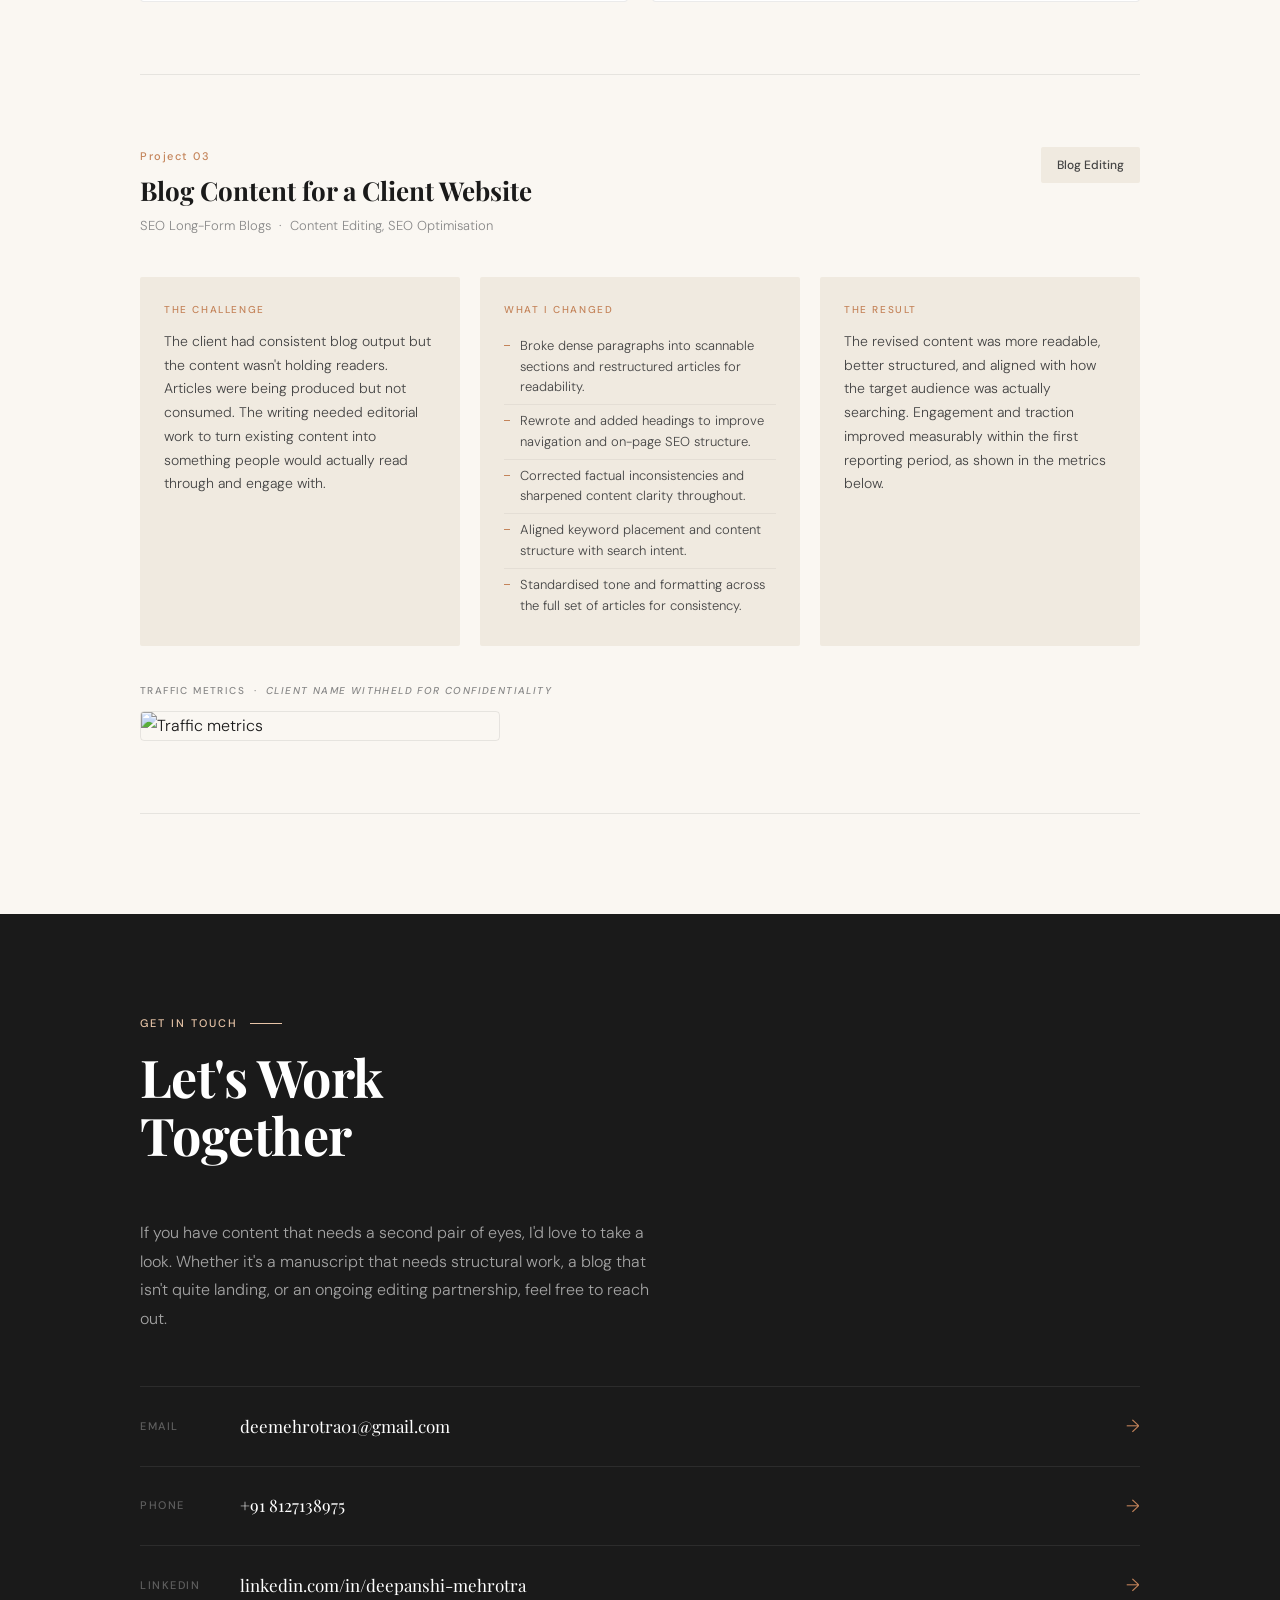
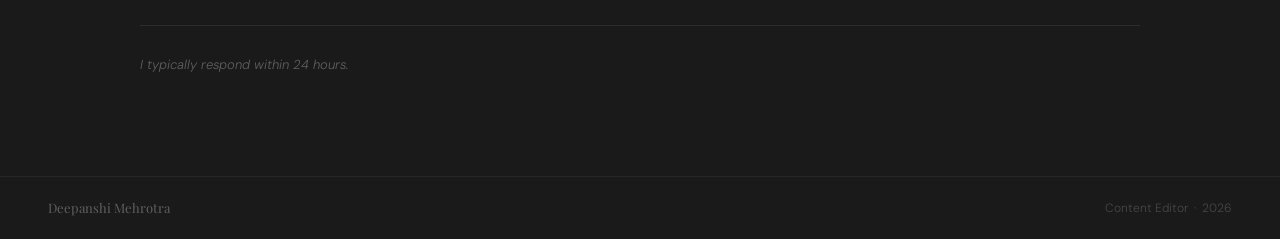
==== commit 3420e063: "Fork portfolio into editor and writer pages" ====
--- a/index.html
+++ b/index.html
@@ -5,162 +5,25 @@
 <meta name="viewport" content="width=device-width, initial-scale=1.0">
 <title>Deepanshi Mehrotra — Content Editing Portfolio</title>
 <link href="https://fonts.googleapis.com/css2?family=Playfair+Display:ital,wght@0,400;0,600;0,700;1,400;1,600&family=DM+Sans:wght@300;400;500&display=swap" rel="stylesheet">
-<style>
-  *, *::before, *::after { box-sizing: border-box; margin: 0; padding: 0; }
-  :root {
-    --cream: #FAF7F2;
-    --cream-dark: #F0EAE0;
-    --terracotta: #C4845A;
-    --terracotta-light: #E8C5A8;
-    --ink: #1A1A1A;
-    --ink-mid: #444;
-    --ink-light: #888;
-    --white: #FFFFFF;
-    --serif: 'Playfair Display', Georgia, serif;
-    --sans: 'DM Sans', system-ui, sans-serif;
-    --border: rgba(0,0,0,0.08);
-  }
-  html { scroll-behavior: smooth; }
-  body { background: var(--cream); color: var(--ink); font-family: var(--sans); font-weight: 300; line-height: 1.7; overflow-x: hidden; }
-
-  /* NAV */
-  nav { position: fixed; top: 0; left: 0; right: 0; z-index: 100; background: rgba(250,247,242,0.95); backdrop-filter: blur(8px); border-bottom: 1px solid var(--border); padding: 0 48px; height: 60px; display: flex; align-items: center; justify-content: space-between; }
-  .nav-name { font-family: var(--serif); font-size: 16px; font-weight: 600; color: var(--ink); text-decoration: none; }
-  .nav-links { display: flex; gap: 36px; list-style: none; }
-  .nav-links a { font-size: 13px; color: var(--ink-mid); text-decoration: none; letter-spacing: 0.04em; transition: color 0.2s; }
-  .nav-links a:hover { color: var(--terracotta); }
-
-  /* HERO */
-  .hero { min-height: 100vh; display: flex; flex-direction: column; justify-content: space-between; padding: 120px 48px 0; position: relative; overflow: hidden; }
-  .hero-content { flex: 1; display: flex; align-items: center; max-width: 1000px; margin: 0 auto; width: 100%; position: relative; padding-bottom: 60px; }
-  .hero-left { flex: 1; padding-right: 240px; }
-  .hero-circle { position: absolute; right: 0; top: 0; width: 180px; height: 180px; border-radius: 50%; border: 1px solid var(--terracotta-light); display: flex; align-items: center; justify-content: center; }
-  .hero-circle-inner { width: 124px; height: 124px; border-radius: 50%; background: var(--cream-dark); display: flex; align-items: center; justify-content: center; text-align: center; padding: 14px; }
-  .hero-circle-text { font-family: var(--serif); font-style: italic; font-size: 12.5px; color: var(--ink-mid); line-height: 1.5; }
-  .hero-tag { font-size: 11px; letter-spacing: 0.18em; text-transform: uppercase; color: var(--terracotta); font-weight: 500; margin-bottom: 28px; display: flex; align-items: center; gap: 12px; }
-  .hero-tag::after { content: ''; width: 40px; height: 1px; background: var(--terracotta); }
-  .hero-name { font-family: var(--serif); font-size: clamp(40px, 5.5vw, 72px); font-weight: 700; line-height: 1.0; color: var(--ink); margin-bottom: 20px; letter-spacing: -0.02em; white-space: nowrap; }
-  .hero-roles { font-family: var(--sans); font-size: 14px; font-weight: 400; color: var(--ink-mid); margin-bottom: 36px; letter-spacing: 0.1em; text-transform: uppercase; }
-  .hero-divider { width: 60px; height: 2px; background: var(--terracotta); margin-bottom: 36px; }
-  .hero-tagline { font-family: var(--serif); font-style: italic; font-size: clamp(20px, 2.4vw, 28px); color: var(--ink); max-width: 520px; line-height: 1.5; font-weight: 400; }
-  .hero-footer { border-top: 1px solid var(--border); padding: 20px 0 24px; display: flex; gap: 40px; max-width: 1000px; margin: 0 auto; width: 100%; }
-  .hero-contact-item { font-size: 12px; color: var(--ink-light); }
-  .hero-contact-item a { color: var(--ink-light); text-decoration: none; transition: color 0.2s; }
-  .hero-contact-item a:hover { color: var(--terracotta); }
-
-  /* SECTIONS */
-  section:not(.hero) { padding: 100px 48px; }
-  .section-inner { max-width: 1000px; margin: 0 auto; }
-  .section-tag { font-size: 11px; letter-spacing: 0.18em; text-transform: uppercase; color: var(--terracotta); font-weight: 500; margin-bottom: 16px; display: flex; align-items: center; gap: 12px; }
-  .section-tag::after { content: ''; width: 32px; height: 1px; background: var(--terracotta); }
-  .section-title { font-family: var(--serif); font-size: clamp(32px, 5vw, 52px); font-weight: 700; line-height: 1.1; color: var(--ink); margin-bottom: 56px; letter-spacing: -0.01em; }
-
-  /* ABOUT */
-  .about-grid { display: grid; grid-template-columns: 1fr 280px; gap: 72px; align-items: start; }
-  .about-text p { font-size: 16px; color: var(--ink-mid); line-height: 1.9; margin-bottom: 20px; }
-  .about-text p:last-child { margin-bottom: 0; }
-  .about-text strong { color: var(--ink); font-weight: 500; }
-  .about-photo { width: 100%; border-radius: 4px; object-fit: cover; object-position: top center; }
-
-  /* SERVICES */
-  .services-section { background: var(--ink); }
-  .services-section .section-tag { color: var(--terracotta-light); }
-  .services-section .section-tag::after { background: var(--terracotta-light); }
-  .services-section .section-title { color: var(--white); }
-  .services-grid { display: grid; grid-template-columns: repeat(2, 1fr); gap: 1px; background: rgba(255,255,255,0.08); border: 1px solid rgba(255,255,255,0.08); }
-  .service-item { padding: 36px 40px; background: var(--ink); transition: background 0.3s; }
-  .service-item:hover { background: #252525; }
-  .service-num { font-size: 11px; letter-spacing: 0.14em; color: var(--terracotta); font-weight: 500; margin-bottom: 14px; }
-  .service-name { font-family: var(--serif); font-size: 19px; font-weight: 600; color: var(--white); margin-bottom: 10px; line-height: 1.3; }
-  .service-desc { font-size: 14px; color: rgba(255,255,255,0.5); line-height: 1.7; }
-
-  /* WORK */
-  .project { border-top: 1px solid var(--border); padding: 72px 0; }
-  .project:last-child { border-bottom: 1px solid var(--border); }
-  .project-header { display: grid; grid-template-columns: 1fr auto; gap: 40px; align-items: start; margin-bottom: 40px; }
-  .project-num { font-size: 11px; letter-spacing: 0.14em; color: var(--terracotta); font-weight: 500; margin-bottom: 10px; }
-  .project-title { font-family: var(--serif); font-size: clamp(18px, 2.2vw, 26px); font-weight: 700; color: var(--ink); margin-bottom: 8px; line-height: 1.2; }
-  .project-meta { font-size: 13px; color: var(--ink-light); }
-  .project-tag { background: var(--cream-dark); padding: 8px 16px; font-size: 12px; font-weight: 500; color: var(--ink-mid); border-radius: 2px; white-space: nowrap; }
-  .case-grid { display: grid; grid-template-columns: repeat(3, 1fr); gap: 20px; margin-bottom: 36px; }
-  .case-block { padding: 24px; background: var(--cream-dark); border-radius: 2px; }
-  .case-label { font-size: 10px; letter-spacing: 0.16em; text-transform: uppercase; color: var(--terracotta); font-weight: 500; margin-bottom: 12px; }
-  .case-content { font-size: 14px; color: var(--ink-mid); line-height: 1.7; }
-  .case-list { list-style: none; padding: 0; }
-  .case-list li { font-size: 13px; color: var(--ink-mid); line-height: 1.6; padding: 6px 0 6px 16px; position: relative; border-bottom: 1px solid rgba(0,0,0,0.05); }
-  .case-list li:last-child { border-bottom: none; }
-  .case-list li::before { content: ''; position: absolute; left: 0; top: 15px; width: 6px; height: 1px; background: var(--terracotta); }
-  .evidence-row { display: grid; gap: 24px; }
-  .evidence-row.two-col { grid-template-columns: 1fr 1fr; }
-  .evidence-row.one-col { grid-template-columns: 1fr; }
-  .evidence-label { font-size: 10px; letter-spacing: 0.14em; text-transform: uppercase; color: var(--ink-light); font-weight: 500; margin-bottom: 12px; }
-  .evidence-img { width: 100%; border-radius: 4px; border: 1px solid var(--border); display: block; }
-  .evidence-img.fixed-height { height: 320px; object-fit: contain; background: white; }
-  .project-link { display: inline-flex; align-items: center; gap: 8px; margin-top: 14px; font-size: 13px; color: var(--terracotta); text-decoration: none; font-weight: 500; border-bottom: 1px solid var(--terracotta-light); padding-bottom: 2px; transition: border-color 0.2s; }
-  .project-link:hover { border-color: var(--terracotta); }
-
-  /* PUBLISHED */
-  .published-section { background: var(--cream-dark); }
-  .pub-intro { font-size: 16px; color: var(--ink-mid); margin-bottom: 52px; font-style: italic; font-family: var(--serif); }
-  .pub-category { margin-bottom: 44px; }
-  .pub-cat-title { font-size: 11px; letter-spacing: 0.18em; text-transform: uppercase; color: var(--ink-light); font-weight: 500; border-bottom: 1px solid var(--border); padding-bottom: 12px; margin-bottom: 24px; }
-  .pub-item { padding: 18px 0; border-bottom: 1px solid var(--border); display: grid; grid-template-columns: 1fr auto; gap: 24px; align-items: center; }
-  .pub-item:last-child { border-bottom: none; }
-  .pub-title { font-family: var(--serif); font-size: 16px; font-weight: 600; color: var(--ink); margin-bottom: 4px; line-height: 1.4; }
-  .pub-desc { font-size: 13px; color: var(--ink-light); line-height: 1.6; }
-  .pub-link { font-size: 12px; color: var(--terracotta); text-decoration: none; font-weight: 500; letter-spacing: 0.06em; white-space: nowrap; border-bottom: 1px solid var(--terracotta-light); padding-bottom: 2px; transition: border-color 0.2s; }
-  .pub-link:hover { border-color: var(--terracotta); }
-
-  /* CONTACT */
-  .contact-section { background: var(--ink); }
-  .contact-section .section-tag { color: var(--terracotta-light); }
-  .contact-section .section-tag::after { background: var(--terracotta-light); }
-  .contact-section .section-title { color: var(--white); }
-  .contact-intro { font-size: 16px; color: rgba(255,255,255,0.6); max-width: 520px; line-height: 1.8; margin-bottom: 52px; }
-  .contact-items { border-top: 1px solid rgba(255,255,255,0.08); }
-  .contact-item { display: flex; align-items: center; justify-content: space-between; padding: 24px 0; border-bottom: 1px solid rgba(255,255,255,0.08); text-decoration: none; transition: padding-left 0.3s; }
-  .contact-item:hover { padding-left: 12px; }
-  .contact-item-label { font-size: 11px; letter-spacing: 0.14em; text-transform: uppercase; color: rgba(255,255,255,0.3); font-weight: 500; width: 100px; }
-  .contact-item-value { font-family: var(--serif); font-size: 17px; color: var(--white); flex: 1; }
-  .contact-arrow { color: var(--terracotta); font-size: 18px; }
-  .response-note { font-size: 13px; color: rgba(255,255,255,0.3); margin-top: 28px; font-style: italic; }
-
-  /* FOOTER */
-  footer { background: var(--ink); border-top: 1px solid rgba(255,255,255,0.06); padding: 20px 48px; display: flex; justify-content: space-between; align-items: center; }
-  .footer-name { font-family: var(--serif); font-size: 13px; color: rgba(255,255,255,0.3); }
-  .footer-note { font-size: 12px; color: rgba(255,255,255,0.2); }
-
-  /* ANIMATIONS */
-  .fade-in { opacity: 0; transform: translateY(20px); transition: opacity 0.7s ease, transform 0.7s ease; }
-  .fade-in.visible { opacity: 1; transform: translateY(0); }
-
-  @media (max-width: 768px) {
-    nav { padding: 0 24px; }
-    .nav-links { display: none; }
-    .hero { padding: 100px 24px 0; }
-    .hero-left { padding-right: 0; }
-    .hero-circle { display: none; }
-    .hero-name { white-space: normal; font-size: 42px; }
-    section:not(.hero) { padding: 72px 24px; }
-    .about-grid, .case-grid, .evidence-row.two-col { grid-template-columns: 1fr; }
-    .project-header { grid-template-columns: 1fr; }
-    .pub-item { grid-template-columns: 1fr; }
-    footer { flex-direction: column; gap: 8px; text-align: center; }
-    .hero-footer { flex-direction: column; gap: 12px; }
-  }
-</style>
+<link rel="stylesheet" href="style.css">
 </head>
 <body>
 
 <nav>
   <a href="#hero" class="nav-name">Deepanshi Mehrotra</a>
-  <ul class="nav-links">
-    <li><a href="#about">About</a></li>
-    <li><a href="#services">Services</a></li>
-    <li><a href="#work">Work</a></li>
-    <li><a href="#published">Published</a></li>
-    <li><a href="#contact">Contact</a></li>
-  </ul>
+  <div class="nav-right">
+    <div class="nav-switch">
+      <a href="index.html" class="nav-switch-item active">Editing</a>
+      <a href="writer.html" class="nav-switch-item">Writing</a>
+    </div>
+    <div class="nav-divider"></div>
+    <ul class="nav-links">
+      <li><a href="#about">About</a></li>
+      <li><a href="#services">Services</a></li>
+      <li><a href="#work">Work</a></li>
+      <li><a href="#contact">Contact</a></li>
+    </ul>
+  </div>
 </nav>
 
 <!-- HERO -->
@@ -169,7 +32,7 @@
     <div class="hero-left">
       <div class="hero-tag fade-in">Content Editing Portfolio</div>
       <h1 class="hero-name fade-in">Deepanshi Mehrotra</h1>
-      <p class="hero-roles fade-in">Content Editor &nbsp;&middot;&nbsp; Ghostwriter &nbsp;&middot;&nbsp; Proofreader</p>
+      <p class="hero-roles fade-in">Content Editor &nbsp;&middot;&nbsp; Book Editor &nbsp;&middot;&nbsp; Proofreader</p>
       <div class="hero-divider fade-in"></div>
       <p class="hero-tagline fade-in">I make good content read like great content.</p>
     </div>
@@ -198,7 +61,7 @@
         <p>Over the years I've edited everything from books and research articles to SEO blogs, legal documents, and social media copy. If there are words in it, I can make them better.</p>
         <p>What I care about most is preserving your voice while improving your content. Good editing should be invisible. You shouldn't be able to tell where the writer ended and the editor began.</p>
       </div>
-      <img src="[data-uri]